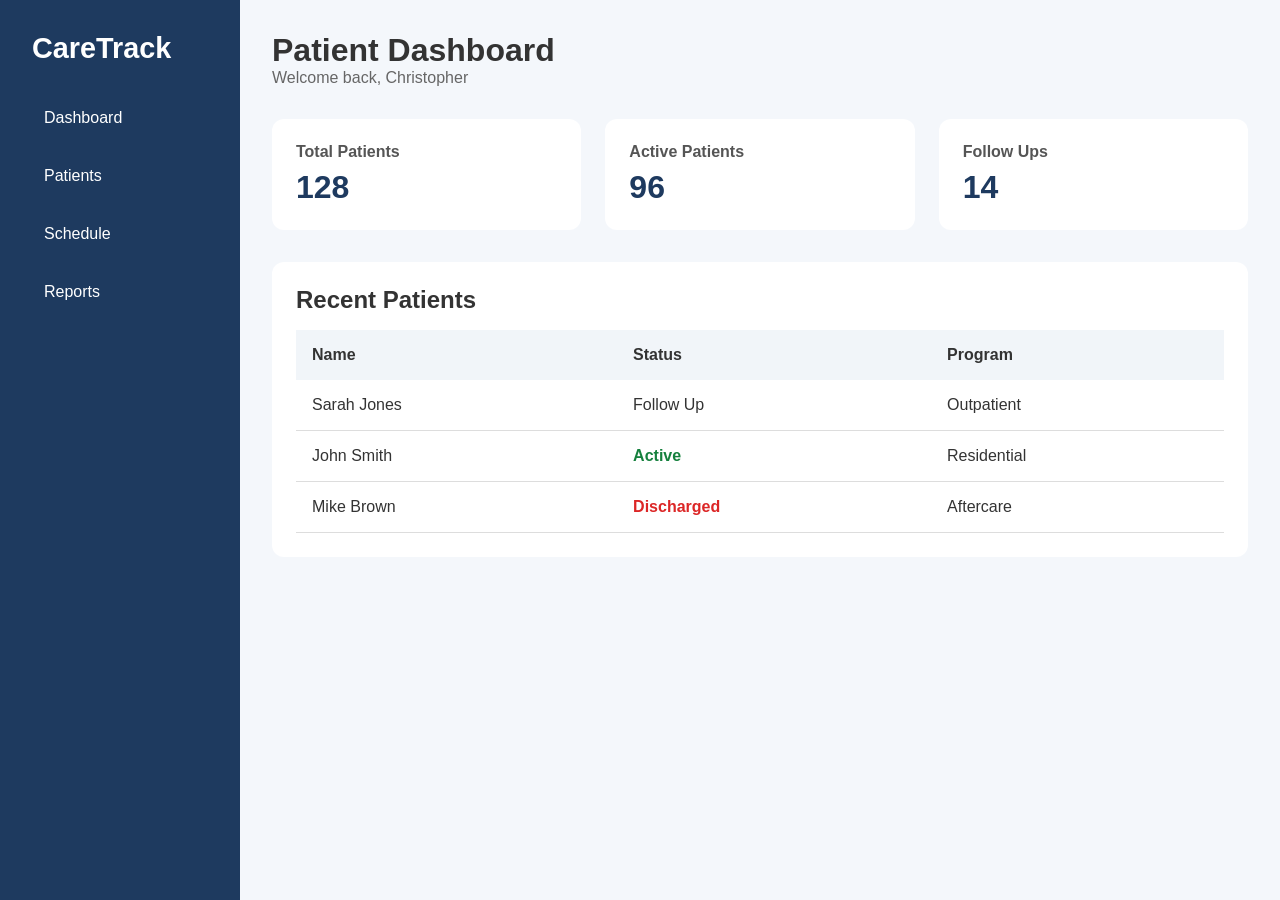
==== index.html @ 4c922765 "Initial commit" ====
<!doctype html>
<html lang="en">
  <head>
    <meta charset="UTF-8" />
    <meta name="viewport" content="width=device-width, initial-scale=1.0" />
    <title>CareTrack Dashboard</title>
    <link rel="stylesheet" href="style.css" />
  </head>
  <body>
    <div class="dashboard">
      <!--Sidebar-->
      <aside class="sidebar">
        <h2>CareTrack</h2>

        <nav>
          <a href="#">Dashboard</a>
          <a href="#">Patients</a>
          <a href="#">Schedule</a>
          <a href="#">Reports</a>
        </nav>
      </aside>
      <!--Main Content-->
      <main class="main">
        <header>
          <h1>Patient Dashboard</h1>
          <p>Welcome back, Christopher</p>
        </header>
        <!--Stats Cards-->
        <section class="cards">
          <div class="card">
            <h3>Total Patients</h3>
            <p>128</p>
          </div>
          <div class="card">
            <h3>Active Patients</h3>
            <p>96</p>
          </div>
          <div class="card">
            <h3>Follow Ups</h3>
            <p>14</p>
          </div>
        </section>
        <!--Patient Table-->
        <section class="patients">
          <h2>Recent Patients</h2>
          <table>
            <thead>
              <tr>
                <th>Name</th>
                <th>Status</th>
                <th>Program</th>
              </tr>
            </thead>
            <tbody>
              <tr>
                <td>Sarah Jones</td>
                <td class="follow-up">Follow Up</td>
                <td>Outpatient</td>
              </tr>
              <tr>
                <td>John Smith</td>
                <td class="active">Active</td>
                <td>Residential</td>
              </tr>
              <tr>
                <td>Mike Brown</td>
                <td class="discharged">Discharged</td>
                <td>Aftercare</td>
              </tr>
            </tbody>
          </table>
        </section>
      </main>
    </div>
    <script src="script.js"></script>
  </body>
</html>
---- style.css ----
/* Reset */
* {
  margin: 0;
  padding: 0;
  box-sizing: border-box;
}

/* Global */
body {
  font-family: Ariel, Helvetica, sans-serif;
  background-color: #f4f7fb;
  color: #333;
}

a {
  text-decoration: none;
  color: inherit;
}

.dashboard {
  display: flex;
  min-height: 100vh;
}

.sidebar {
  width: 240px;
  background-color: #1e3a5f;
  color: white;
  padding: 2rem;
}
.sidebar h2 {
  margin-bottom: 2rem;
  font-size: 1.8rem;
}

.sidebar nav {
  display: flex;
  flex-direction: column;
  gap: 1rem;
}

.sidebar a {
  padding: 0.75rem;
  border-radius: 8px;
  transition: background 0.3s;
}
.sidebar a:hover {
  background-color: #315b8a;
}

.main {
  flex: 1;
  padding: 2rem;
}

header {
  margin-bottom: 2rem;
}

header h1 {
  font-size: 2rem;
  margin-bottom: o.5rem;
}

header p {
  color: #666;
}

.cards {
  display: grid;
  grid-template-columns: repeat(3, 1fr);
  gap: 1.5rem;
  margin-bottom: 2rem;
}

.card {
  background-color: white;
  padding: 1.5rem;
  border-radius: 12px;
  box-shadow: 0 4px 12px rgba(0, 0, 0, 0, 0.08);
}

.card h3 {
  color: #555;
  font-size: 1rem;
}

.card p {
  font-size: 2rem;
  font-weight: bold;
  color: #1e3a5f;
  margin-top: 0.5rem;
}

.patients {
  background-color: white;
  padding: 1.5rem;
  border-radius: 12px;
  box-shadow: 0 4px 12px rgba(0, 0, 0, 0, 0.8);
}

.patients h2 {
  margin-bottom: 1rem;
}

table {
  width: 100%;
  border-collapse: collapse;
}

th {
  text-align: left;
  background-color: #f1f5f9;
  padding: 1rem;
}

td {
  padding: 1rem;
  border-bottom: 1px solid #ddd;
}

.active {
  color: #15803d;
  font-weight: bold;
}

.discharged {
  color: #dc2626;
  font-weight: bold;
}

@media (max-width: 768px) {
  .dashboard {
    flex-direction: column;
  }
  .sidebar {
    width: 100%;
  }
  .cards {
    grid-template-columns: 1fr;
  }
}
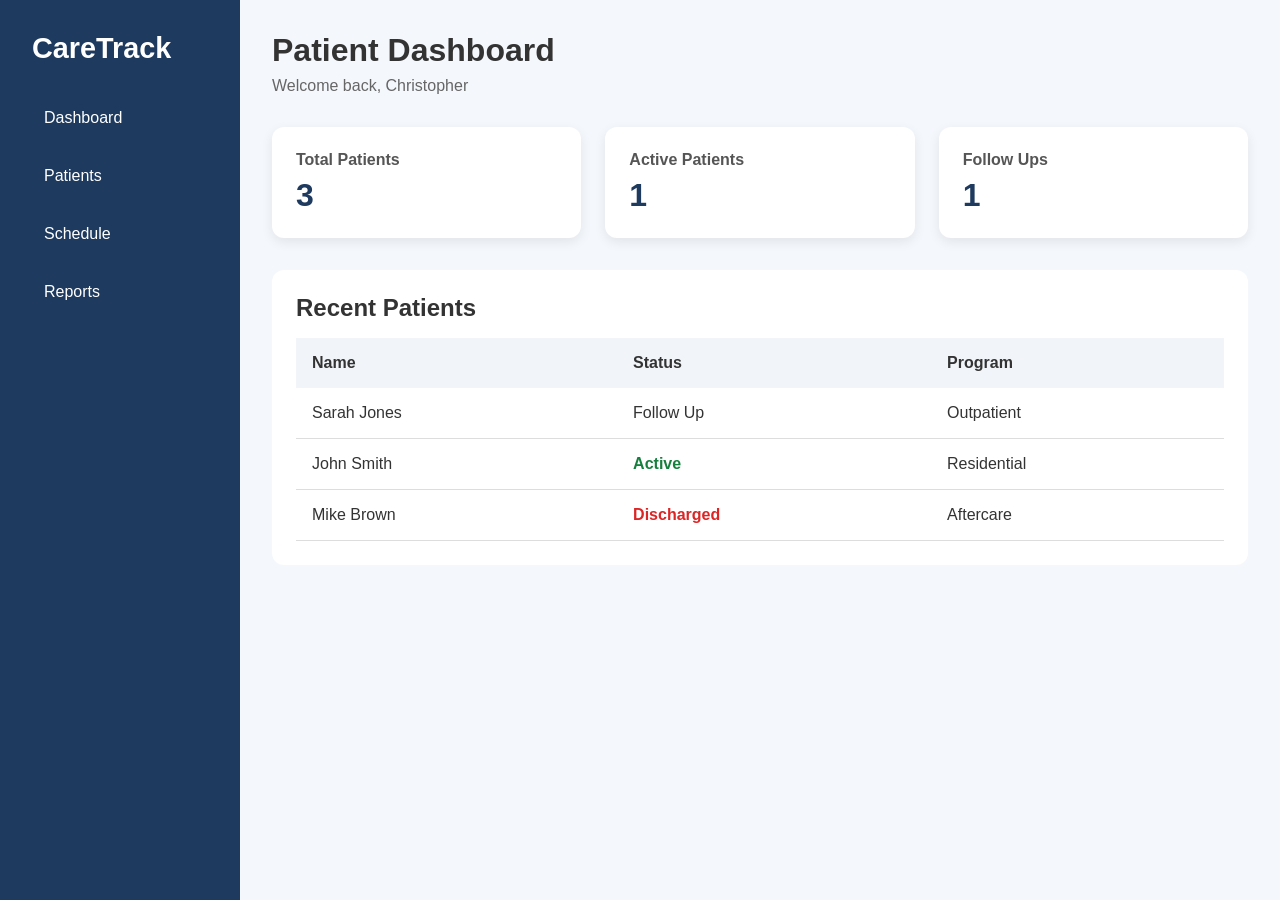
==== commit cf0f543f: "Updated Dashboard" ====
--- a/index.html
+++ b/index.html
@@ -29,15 +29,17 @@
         <section class="cards">
           <div class="card">
             <h3>Total Patients</h3>
-            <p>128</p>
+            <p id="allPatients">0</p>
           </div>
+
           <div class="card">
             <h3>Active Patients</h3>
-            <p>96</p>
+            <p id="totalPatients">0</p>
           </div>
+
           <div class="card">
             <h3>Follow Ups</h3>
-            <p>14</p>
+            <p id="followUps">0</p>
           </div>
         </section>
         <!--Patient Table-->
--- a/style.css
+++ b/style.css
@@ -7,7 +7,7 @@
 
 /* Global */
 body {
-  font-family: Ariel, Helvetica, sans-serif;
+  font-family: Arial, Helvetica, sans-serif;
   background-color: #f4f7fb;
   color: #333;
 }
@@ -59,7 +59,7 @@
 
 header h1 {
   font-size: 2rem;
-  margin-bottom: o.5rem;
+  margin-bottom: 0.5rem;
 }
 
 header p {
@@ -77,7 +77,7 @@
   background-color: white;
   padding: 1.5rem;
   border-radius: 12px;
-  box-shadow: 0 4px 12px rgba(0, 0, 0, 0, 0.08);
+  box-shadow: 0 4px 12px rgba(0, 0, 0, 0.08);
 }
 
 .card h3 {
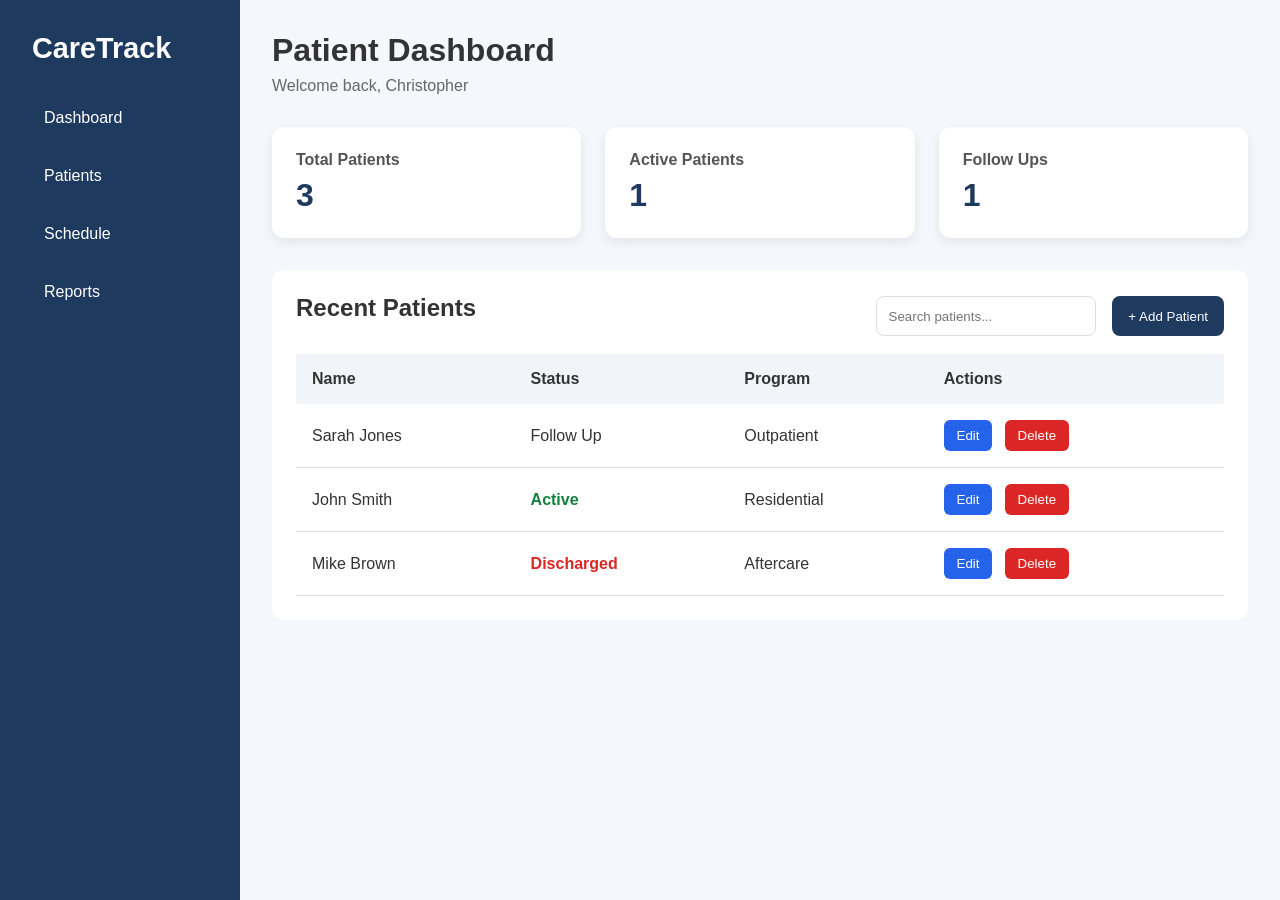
==== commit 39e8245a: "Added patient management features" ====
--- a/index.html
+++ b/index.html
@@ -44,13 +44,26 @@
         </section>
         <!--Patient Table-->
         <section class="patients">
-          <h2>Recent Patients</h2>
+          <div class="patient-header">
+            <h2>Recent Patients</h2>
+
+            <div class="patient-controls">
+              <input
+                type="text"
+                id="searchPatient"
+                placeholder="Search patients..."
+              />
+
+              <button id="addPatientBtn">+ Add Patient</button>
+            </div>
+          </div>
           <table>
             <thead>
               <tr>
                 <th>Name</th>
                 <th>Status</th>
                 <th>Program</th>
+                <th>Actions</th>
               </tr>
             </thead>
             <tbody>
@@ -74,6 +87,38 @@
         </section>
       </main>
     </div>
+    <!-- Add Patient Modal -->
+    <div class="modal" id="patientModal">
+      <div class="modal-content">
+        <span class="close" id="closeModal">&times;</span>
+
+        <h2>Add New Patient</h2>
+
+        <form id="patientForm">
+          <input
+            type="text"
+            id="patientName"
+            placeholder="Patient Name"
+            required
+          />
+
+          <select id="patientStatus">
+            <option value="Active">Active</option>
+            <option value="Follow Up">Follow Up</option>
+            <option value="Discharged">Discharged</option>
+          </select>
+
+          <input
+            type="text"
+            id="patientProgram"
+            placeholder="Program"
+            required
+          />
+
+          <button type="submit">Save Patient</button>
+        </form>
+      </div>
+    </div>
     <script src="script.js"></script>
   </body>
 </html>
--- a/style.css
+++ b/style.css
@@ -140,3 +140,130 @@
     grid-template-columns: 1fr;
   }
 }
+.patient-header {
+  display: flex;
+  justify-content: space-between;
+  align-items: center;
+  margin-bottom: 1rem;
+}
+
+.patient-controls {
+  display: flex;
+  gap: 1rem;
+}
+
+.patient-controls input {
+  padding: 0.7rem;
+  border: 1px solid #ddd;
+  border-radius: 8px;
+  width: 220px;
+}
+
+.patient-controls button {
+  background-color: #1e3a5f;
+  color: white;
+  border: none;
+  padding: 0.7rem 1rem;
+  border-radius: 8px;
+  cursor: pointer;
+  transition: background 0.3s;
+}
+
+.patient-controls button:hover {
+  background-color: #315b8a;
+}
+
+@media (max-width: 768px) {
+  .patient-header {
+    flex-direction: column;
+    align-items: flex-start;
+    gap: 1rem;
+  }
+
+  .patient-controls {
+    width: 100%;
+    flex-direction: column;
+  }
+
+  .patient-controls input {
+    width: 100%;
+  }
+}
+.modal {
+  display: none;
+  position: fixed;
+  z-index: 10;
+  left: 0;
+  top: 0;
+  width: 100%;
+  height: 100%;
+  background-color: rgba(0, 0, 0, 0.5);
+}
+
+.modal-content {
+  background: white;
+  width: 400px;
+  max-width: 90%;
+  margin: 10% auto;
+  padding: 2rem;
+  border-radius: 12px;
+  box-shadow: 0 5px 20px rgba(0, 0, 0, 0.2);
+}
+
+.modal-content h2 {
+  margin-bottom: 1.5rem;
+}
+
+.modal-content input,
+.modal-content select {
+  width: 100%;
+  padding: 0.8rem;
+  margin-bottom: 1rem;
+  border: 1px solid #ddd;
+  border-radius: 8px;
+}
+
+.modal-content button {
+  width: 100%;
+  padding: 0.8rem;
+  background-color: #1e3a5f;
+  color: white;
+  border: none;
+  border-radius: 8px;
+  cursor: pointer;
+}
+
+.modal-content button:hover {
+  background-color: #315b8a;
+}
+
+.close {
+  float: right;
+  font-size: 1.8rem;
+  cursor: pointer;
+  color: #666;
+}
+.actions button {
+  border: none;
+  padding: 0.5rem 0.8rem;
+  border-radius: 6px;
+  cursor: pointer;
+  color: white;
+  margin-right: 0.5rem;
+}
+
+.edit-btn {
+  background-color: #2563eb;
+}
+
+.edit-btn:hover {
+  background-color: #1d4ed8;
+}
+
+.delete-btn {
+  background-color: #dc2626;
+}
+
+.delete-btn:hover {
+  background-color: #b91c1c;
+}
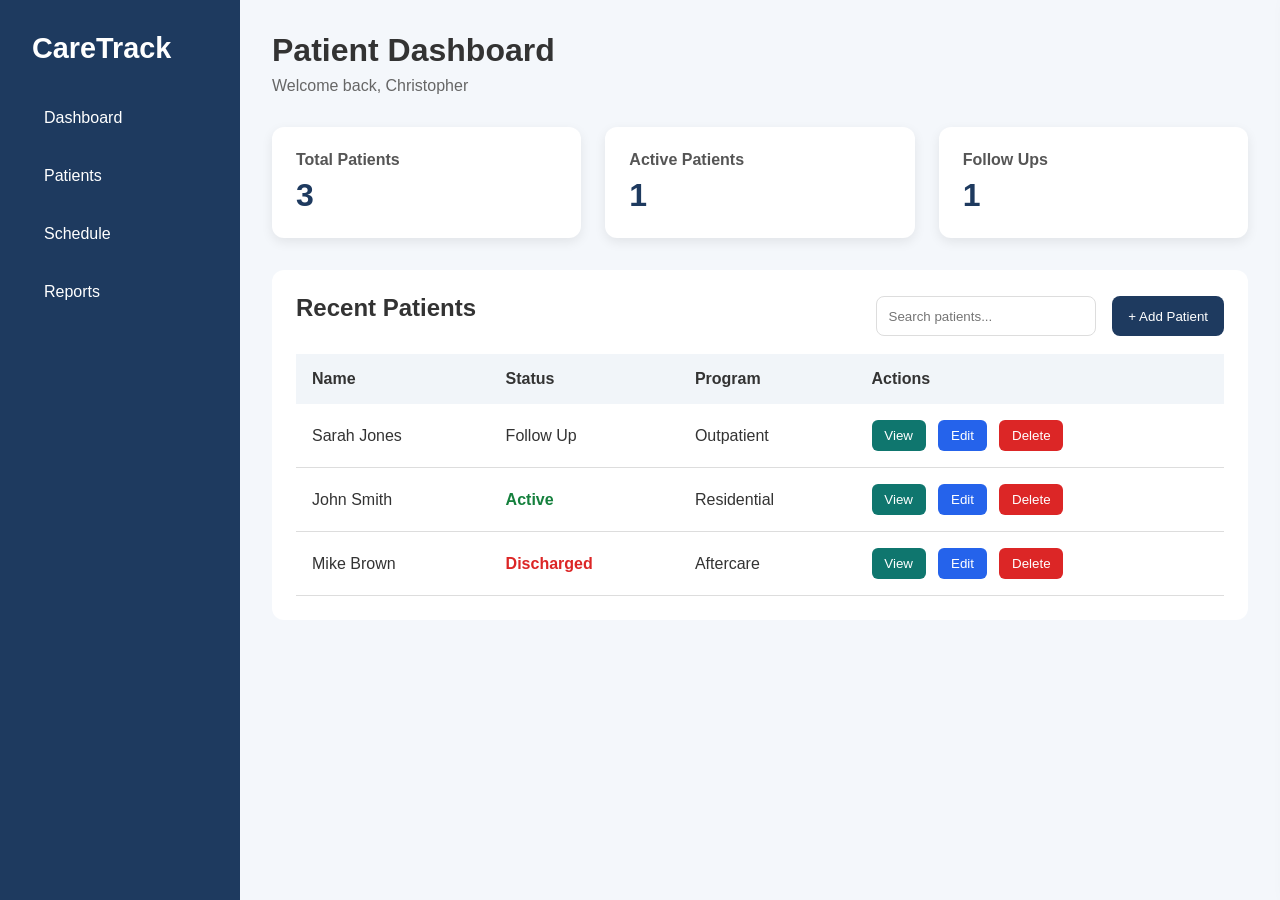
==== commit 99d653ce: "Added patient details panel and expanded patient records" ====
--- a/index.html
+++ b/index.html
@@ -92,15 +92,29 @@
       <div class="modal-content">
         <span class="close" id="closeModal">&times;</span>
 
-        <h2>Add New Patient</h2>
+        <h2 id="modalTitle">Add New Patient</h2>
 
         <form id="patientForm">
+          <input type="hidden" id="editIndex" value="" />
           <input
             type="text"
             id="patientName"
             placeholder="Patient Name"
             required
           />
+          <input type="date" id="patientDOB" />
+
+          <input type="tel" id="patientPhone" placeholder="Phone Number" />
+
+          <input type="text" id="patientCounselor" placeholder="Counselor" />
+
+          <input type="text" id="patientDiagnosis" placeholder="Diagnosis" />
+
+          <textarea
+            id="patientNotes"
+            placeholder="Patient Notes"
+            rows="4"
+          ></textarea>
 
           <select id="patientStatus">
             <option value="Active">Active</option>
@@ -115,9 +129,38 @@
             required
           />
 
-          <button type="submit">Save Patient</button>
+          <button type="submit" id="savePatientBtn">Save Patient</button>
         </form>
       </div>
+    </div>
+    <div id="patientDetails" class="details-panel">
+      <span id="closeDetails" class="close">&times;</span>
+
+      <h2 id="detailsName">Patient</h2>
+
+      <p><strong>Status:</strong> <span id="detailsStatus"></span></p>
+
+      <p><strong>Program:</strong> <span id="detailsProgram"></span></p>
+
+      <p>
+        <strong>Date of Birth:</strong> <span id="detailsDOB">Not entered</span>
+      </p>
+
+      <p><strong>Phone:</strong> <span id="detailsPhone">Not entered</span></p>
+
+      <p>
+        <strong>Counselor:</strong>
+        <span id="detailsCounselor">Christopher</span>
+      </p>
+
+      <p>
+        <strong>Diagnosis:</strong>
+        <span id="detailsDiagnosis">Not entered</span>
+      </p>
+
+      <p><strong>Notes:</strong></p>
+
+      <div id="detailsNotes">No notes yet.</div>
     </div>
     <script src="script.js"></script>
   </body>
--- a/style.css
+++ b/style.css
@@ -215,12 +215,17 @@
 }
 
 .modal-content input,
-.modal-content select {
+.modal-content select,
+.modal-content textarea {
   width: 100%;
   padding: 0.8rem;
   margin-bottom: 1rem;
   border: 1px solid #ddd;
   border-radius: 8px;
+}
+.modal-content textarea {
+  resize: vertical;
+  font-family: inherit;
 }
 
 .modal-content button {
@@ -267,3 +272,51 @@
 .delete-btn:hover {
   background-color: #b91c1c;
 }
+.view-btn {
+  background: #0f766e;
+}
+
+.view-btn:hover {
+  background: #115e59;
+}
+/* Patient Details Panel */
+
+.details-panel {
+  position: fixed;
+  top: 0;
+  right: -420px;
+  width: 400px;
+  max-width: 100%;
+  height: 100%;
+  background: white;
+  box-shadow: -5px 0 20px rgba(0, 0, 0, 0.15);
+  padding: 2rem;
+  transition: right 0.35s ease;
+  overflow-y: auto;
+  z-index: 100;
+}
+
+.details-panel.open {
+  right: 0;
+}
+
+.details-panel h2 {
+  margin-bottom: 1.5rem;
+  color: #1e3a5f;
+}
+
+.details-panel p {
+  margin-bottom: 1rem;
+}
+
+.details-panel strong {
+  color: #1e3a5f;
+}
+
+#detailsNotes {
+  margin-top: 0.5rem;
+  background: #f8fafc;
+  border-radius: 8px;
+  padding: 1rem;
+  min-height: 120px;
+}
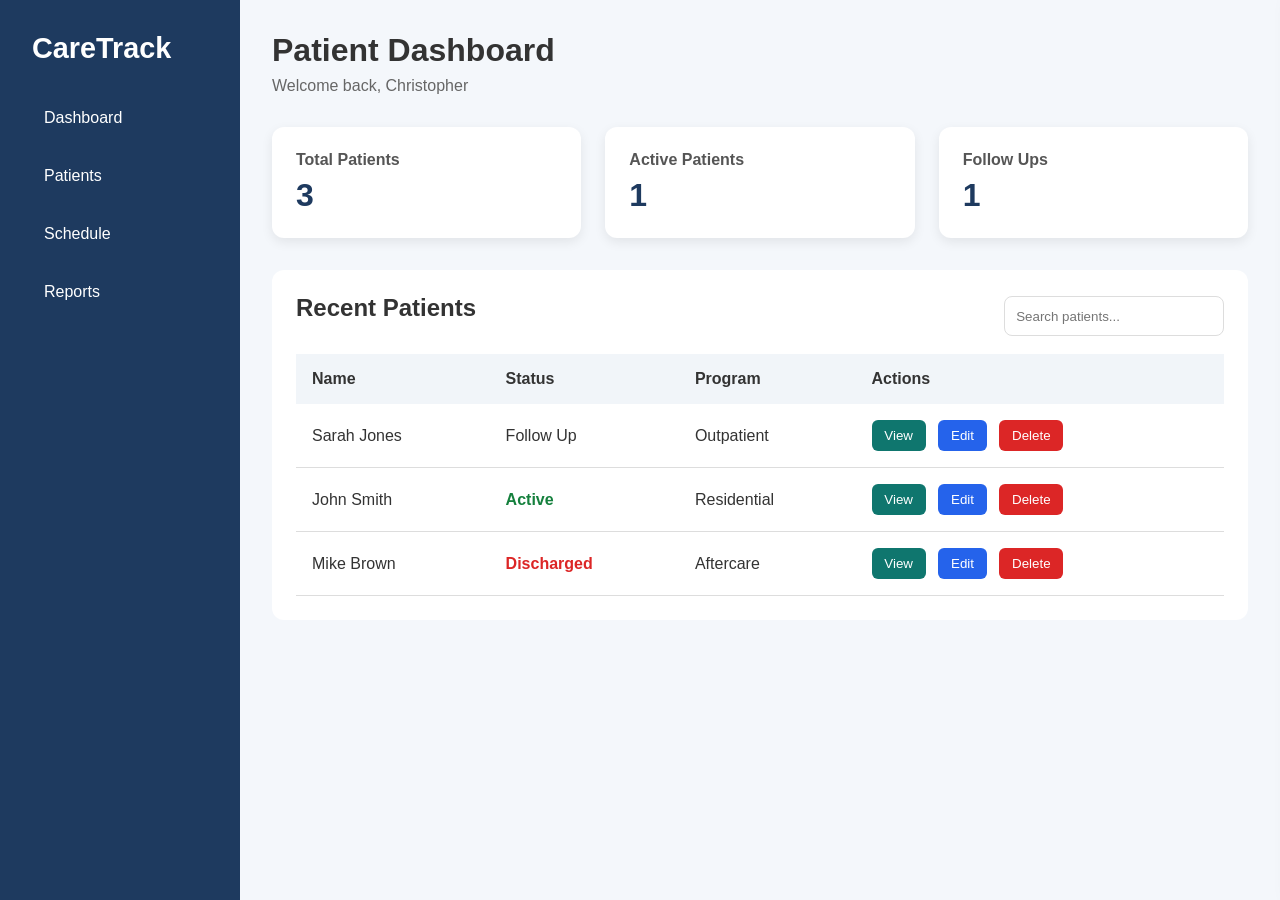
==== commit f93ade02: "Remove Add Patient button from dashboard" ====
--- a/index.html
+++ b/index.html
@@ -13,10 +13,10 @@
         <h2>CareTrack</h2>
 
         <nav>
-          <a href="#">Dashboard</a>
-          <a href="#">Patients</a>
-          <a href="#">Schedule</a>
-          <a href="#">Reports</a>
+          <a href="index.html">Dashboard</a>
+          <a href="patients.html">Patients</a>
+          <a href="schedule.html">Schedule</a>
+          <a href="reports.html">Reports</a>
         </nav>
       </aside>
       <!--Main Content-->
@@ -53,8 +53,6 @@
                 id="searchPatient"
                 placeholder="Search patients..."
               />
-
-              <button id="addPatientBtn">+ Add Patient</button>
             </div>
           </div>
           <table>
--- a/style.css
+++ b/style.css
@@ -135,6 +135,10 @@
   }
   .sidebar {
     width: 100%;
+  }
+  .sidebar a.active {
+    background-color: #315b8a;
+    font-weight: bold;
   }
   .cards {
     grid-template-columns: 1fr;
@@ -320,3 +324,27 @@
   padding: 1rem;
   min-height: 120px;
 }
+.patient-summary {
+  display: flex;
+  gap: 1.5rem;
+  margin-bottom: 2rem;
+}
+
+.summary-box {
+  background: white;
+  padding: 1.2rem;
+  border-radius: 12px;
+  flex: 1;
+  box-shadow: 0 4px 12px rgba(0, 0, 0, 0.08);
+}
+
+.summary-box h3 {
+  color: #555;
+  font-size: 1rem;
+}
+
+.summary-box p {
+  font-size: 2rem;
+  font-weight: bold;
+  color: #1e3a5f;
+}
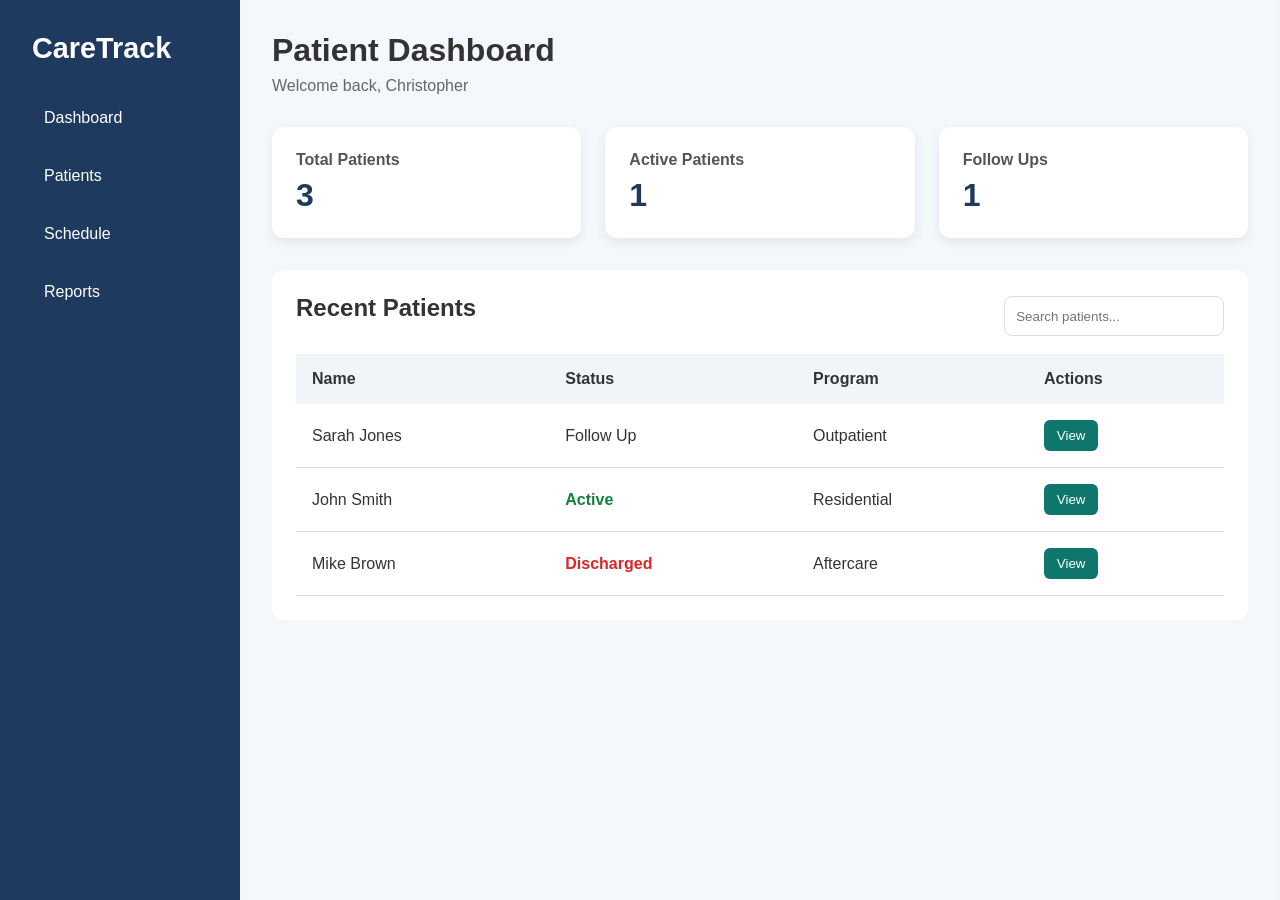
==== commit 008e7063: "Finished last 2 pages and cleaned some code up" ====
--- a/index.html
+++ b/index.html
@@ -160,6 +160,6 @@
 
       <div id="detailsNotes">No notes yet.</div>
     </div>
-    <script src="script.js"></script>
+    <script src="app.js"></script>
   </body>
 </html>
--- a/style.css
+++ b/style.css
@@ -51,6 +51,7 @@
 .main {
   flex: 1;
   padding: 2rem;
+  overflow-x: auto;
 }
 
 header {
@@ -68,11 +69,10 @@
 
 .cards {
   display: grid;
-  grid-template-columns: repeat(3, 1fr);
+  grid-template-columns: repeat(auto-fit, minmax(180px, 1fr));
   gap: 1.5rem;
   margin-bottom: 2rem;
 }
-
 .card {
   background-color: white;
   padding: 1.5rem;
@@ -280,8 +280,8 @@
   background: #0f766e;
 }
 
-.view-btn:hover {
-  background: #115e59;
+.view-btn {
+  background: #0f766e;
 }
 /* Patient Details Panel */
 
@@ -348,3 +348,14 @@
   font-weight: bold;
   color: #1e3a5f;
 }
+
+.report-table {
+  width: 100%;
+  table-layout: auto;
+}
+
+.report-table th,
+.report-table td {
+  padding: 15px;
+  text-align: left;
+}
